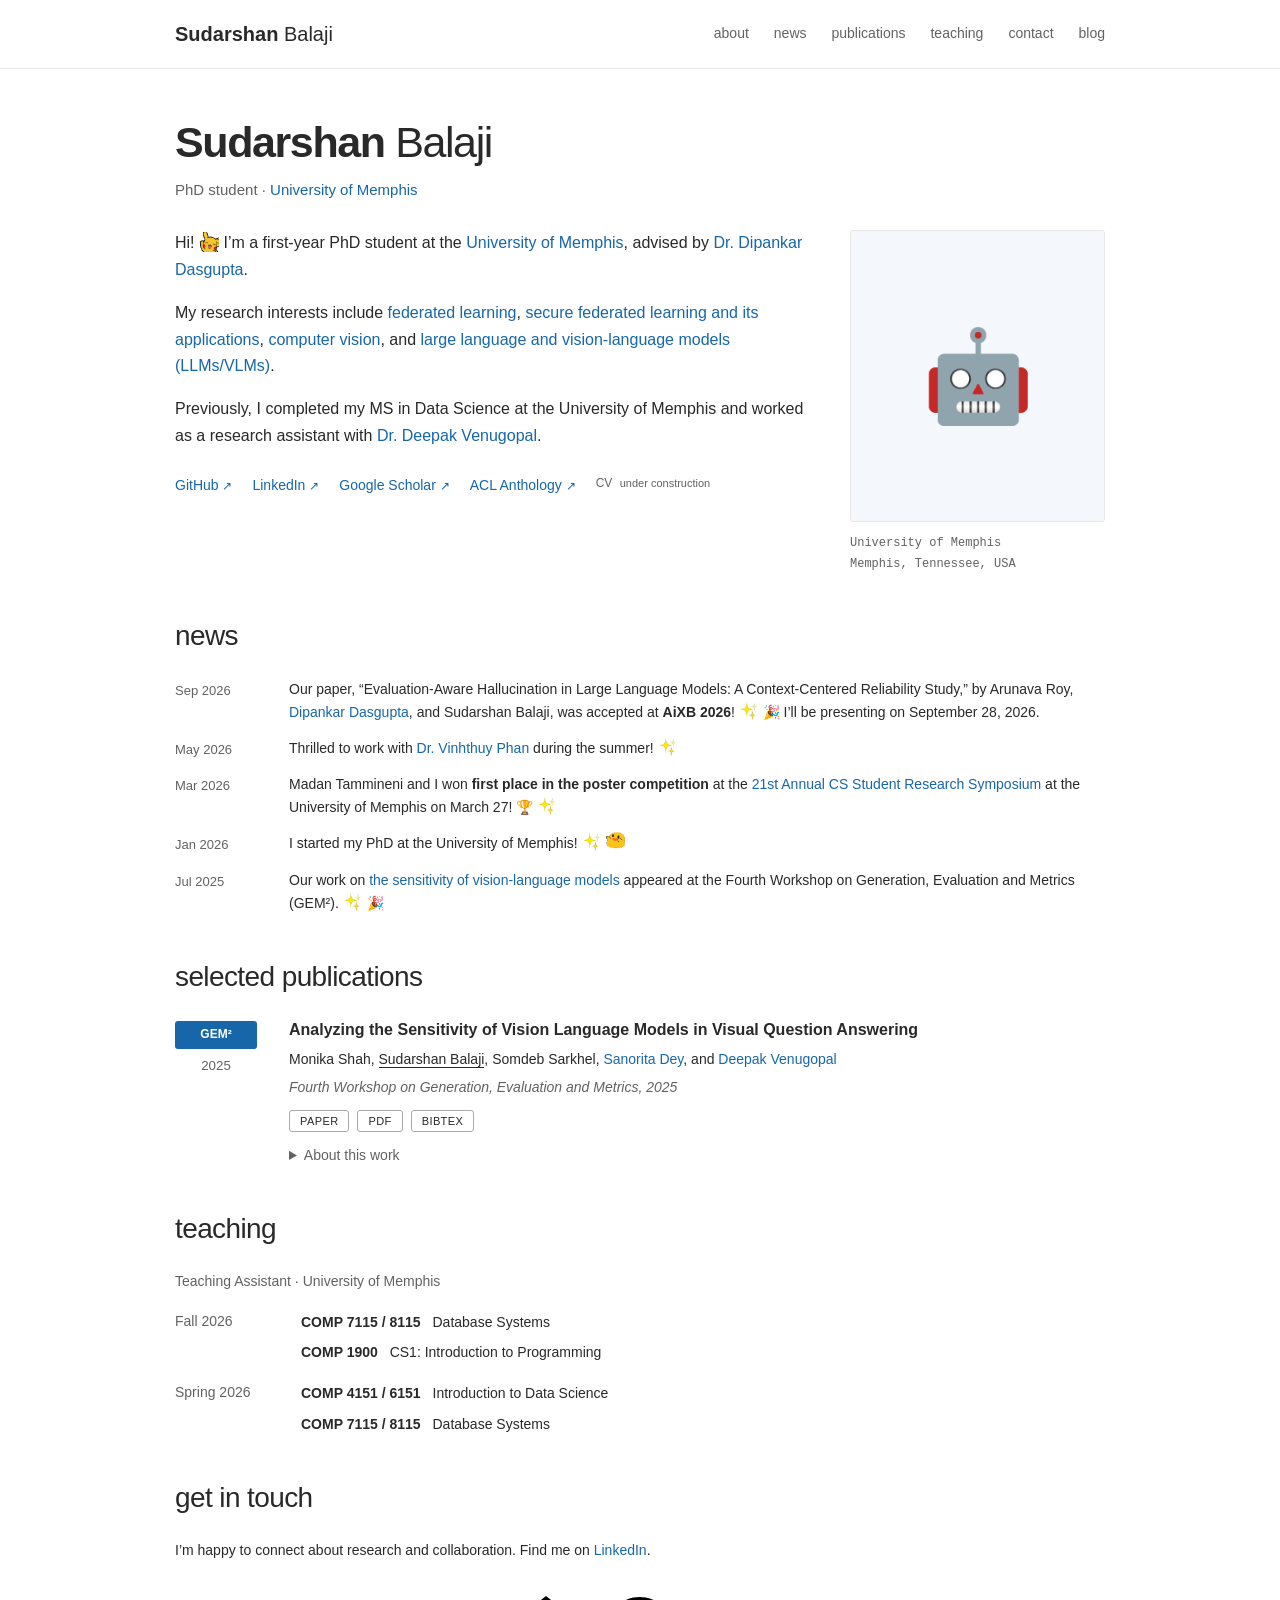
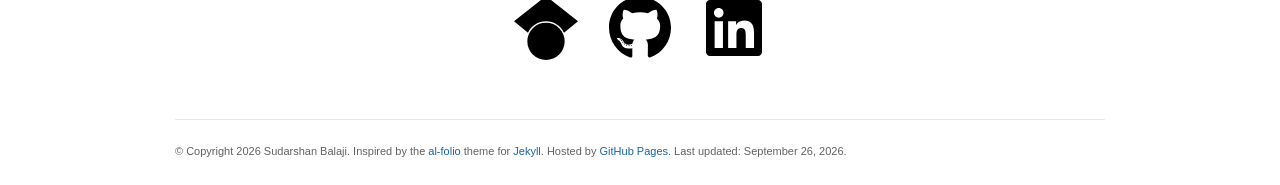
==== index.html @ 4d7cbde4 "Add theme attribution hosting credit and update date to footers" ====
<!doctype html>
<html lang="en">
<head>
  <meta charset="utf-8">
  <meta name="viewport" content="width=device-width, initial-scale=1">
  <title>Sudarshan Balaji | University of Memphis</title>
  <meta name="description" content="Sudarshan Balaji, first-year PhD student at the University of Memphis. Research in federated learning, secure federated learning, computer vision, and language models.">
  <meta name="theme-color" content="#ffffff">
  <meta property="og:title" content="Sudarshan Balaji">
  <meta property="og:description" content="PhD student at the University of Memphis. Federated learning, secure FL, computer vision, and LLMs/VLMs.">
  <meta property="og:type" content="website">
  <meta property="og:url" content="https://syudu41.github.io/home/">
  <link rel="canonical" href="https://syudu41.github.io/home/">
  <link rel="stylesheet" href="assets/style.css">
</head>
<body>
  <a class="skip-link" href="#main">Skip to content</a>
  <header class="site-header">
    <nav aria-label="Main navigation" class="container navigation">
      <a class="wordmark" href="#about"><strong>Sudarshan</strong> Balaji</a>
      <div class="nav-links"><a href="#about">about</a><a href="#news">news</a><a href="publications/">publications</a><a href="#teaching">teaching</a><a href="#contact">contact</a><a href="blog/index.html">blog</a></div>
    </nav>
  </header>
  <main id="main" class="container">
    <section id="about" aria-labelledby="name">
      <h1 id="name"><strong>Sudarshan</strong> Balaji</h1>
      <p class="affiliation">PhD student · <a href="https://www.memphis.edu/">University of Memphis</a></p>
      <div class="intro">
        <div class="biography">
          <p>Hi! <img class="emote emote-animated" src="assets/emotes/pikachu-wave.gif" width="20" height="20" alt="" aria-hidden="true"> I’m a first-year PhD student at the <a href="https://www.memphis.edu/">University of Memphis</a>, advised by <a href="https://www.memphis.edu/cs/people/faculty_pages/dipankar-dasgupta.php">Dr. Dipankar Dasgupta</a>.</p>
          <p>My research interests include <span class="interest">federated learning</span>, <span class="interest">secure federated learning and its applications</span>, <span class="interest">computer vision</span>, and <span class="interest">large language and vision-language models (LLMs/VLMs)</span>.</p>
          <p>Previously, I completed my MS in Data Science at the University of Memphis and worked as a research assistant with <a href="https://www.memphis.edu/cs/people/faculty_pages/deepak-venugopal.php">Dr. Deepak Venugopal</a>.</p>
          <!-- <p>My research has explored how vision-language models respond to changes in the questions we ask them, alongside projects in educational data visualization and clinical NLP.</p> -->
          <div class="social-links" aria-label="Profile links">
            <a href="https://github.com/Syudu41">GitHub <span aria-hidden="true">↗</span></a>
            <a href="https://www.linkedin.com/in/sudarshan-balaji/">LinkedIn <span aria-hidden="true">↗</span></a>
            <a href="https://scholar.google.com/citations?user=9hGxCd0AAAAJ&amp;hl=en">Google Scholar <span aria-hidden="true">↗</span></a>
            <a href="https://aclanthology.org/people/sudarshan-balaji/">ACL Anthology <span aria-hidden="true">↗</span></a>
            <span class="cv-status">CV <small>under construction</small></span>
          </div>
        </div>
        <figure class="profile">
          <div class="profile-placeholder" role="img" aria-label="Friendly robot avatar placeholder"><span aria-hidden="true">🤖</span></div>
          <figcaption>University of Memphis<br>Memphis, Tennessee, USA</figcaption>
        </figure>
      </div>
    </section>
    <section id="news" aria-labelledby="news-heading">
      <h2 id="news-heading">news</h2>
      <div class="news-row"><time class="news-date" datetime="2026-09">Sep 2026</time><p>Our paper, “Evaluation-Aware Hallucination in Large Language Models: A Context-Centered Reliability Study,” by Arunava Roy, <a href="https://www.memphis.edu/cs/people/faculty_pages/dipankar-dasgupta.php">Dipankar Dasgupta</a>, and Sudarshan Balaji, was accepted at <strong>AiXB 2026</strong>! <img class="emote" src="assets/emotes/sparkles.png" width="20" height="20" alt="" aria-hidden="true"> <span aria-hidden="true">🎉</span> I’ll be presenting on <time datetime="2026-09-28">September 28, 2026</time>.</p></div>
      <div class="news-row"><time class="news-date" datetime="2026-05">May 2026</time><p>Thrilled to work with <a href="https://www.memphis.edu/cs/people/faculty_pages/vinhthuy-phan.php">Dr. Vinhthuy Phan</a> during the summer! <img class="emote" src="assets/emotes/sparkles.png" width="20" height="20" alt="" aria-hidden="true"></p></div>
      <div class="news-row"><time class="news-date" datetime="2026-03-27">Mar 2026</time><p>Madan Tammineni and I won <strong>first place in the poster competition</strong> at the <a href="https://www.memphis.edu/cs/news_and_events/news/2026_research_symposium.php">21st Annual CS Student Research Symposium</a> at the University of Memphis on March 27! <span aria-hidden="true">🏆</span> <img class="emote" src="assets/emotes/sparkles.png" width="20" height="20" alt="" aria-hidden="true"></p></div>
      <div class="news-row"><time class="news-date" datetime="2026-01">Jan 2026</time><p>I started my PhD at the University of Memphis! <img class="emote" src="assets/emotes/sparkles.png" width="20" height="20" alt="" aria-hidden="true"> <img class="emote emote-animated" src="assets/emotes/blob-excited.gif" width="20" height="20" alt="" aria-hidden="true"></p></div>
      <div class="news-row"><time class="news-date" datetime="2025-07">Jul 2025</time><p>Our work on <a href="https://aclanthology.org/2025.gem-1.36/">the sensitivity of vision-language models</a> appeared at the Fourth Workshop on Generation, Evaluation and Metrics (GEM²). <img class="emote" src="assets/emotes/sparkles.png" width="20" height="20" alt="" aria-hidden="true"> <span aria-hidden="true">🎉</span></p></div>
    </section>
    <section id="publications" aria-labelledby="publications-heading">
      <h2 id="publications-heading">selected publications</h2>
      <article class="publication">
        <div class="venue"><span>GEM²</span><small>2025</small></div>
        <div>
          <h3><a href="https://aclanthology.org/2025.gem-1.36/">Analyzing the Sensitivity of Vision Language Models in Visual Question Answering</a></h3>
          <p class="authors">Monika Shah, <strong>Sudarshan Balaji</strong>, Somdeb Sarkhel, <a href="https://www.csee.umbc.edu/people/tenure-track-faculty/sanorita-dey/">Sanorita Dey</a>, and <a class="advisor" href="https://www.memphis.edu/cs/people/faculty_pages/deepak-venugopal.php">Deepak Venugopal</a></p>
          <p class="publication-venue">Fourth Workshop on Generation, Evaluation and Metrics, 2025</p>
          <div class="paper-links"><a href="https://aclanthology.org/2025.gem-1.36/">Paper</a><a href="https://aclanthology.org/2025.gem-1.36.pdf">PDF</a><a href="https://aclanthology.org/2025.gem-1.36.bib">BibTeX</a></div>
          <details><summary>About this work</summary><p>We study how changes in question wording affect vision-language models in visual question answering, using conversational principles to examine their sensitivity.</p></details>
        </div>
      </article>
    </section>
    <section id="teaching" aria-labelledby="teaching-heading">
      <h2 id="teaching-heading">teaching</h2>
      <p class="teaching-intro">Teaching Assistant · University of Memphis</p>
      <div class="teaching-term">
        <h3>Fall 2026</h3>
        <ul>
          <li><span class="course-code">COMP 7115 / 8115</span> Database Systems</li>
          <li><span class="course-code">COMP 1900</span> CS1: Introduction to Programming</li>
        </ul>
      </div>
      <div class="teaching-term">
        <h3>Spring 2026</h3>
        <ul>
          <li><span class="course-code">COMP 4151 / 6151</span> Introduction to Data Science</li>
          <li><span class="course-code">COMP 7115 / 8115</span> Database Systems</li>
        </ul>
      </div>
    </section>
    <section id="contact" aria-labelledby="contact-heading">
      <h2 id="contact-heading">get in touch</h2>
      <p>I’m happy to connect about research and collaboration. Find me on <a href="https://www.linkedin.com/in/sudarshan-balaji/">LinkedIn</a>.</p>
      <div class="contact-icons" aria-label="Social profiles">
        <a href="https://scholar.google.com/citations?user=9hGxCd0AAAAJ&amp;hl=en" aria-label="Google Scholar" title="Google Scholar"><img src="assets/icons/google-scholar.svg" width="64" height="64" alt=""></a>
        <a href="https://github.com/Syudu41" aria-label="GitHub" title="GitHub"><img src="assets/icons/github.svg" width="64" height="64" alt=""></a>
        <a href="https://www.linkedin.com/in/sudarshan-balaji/" aria-label="LinkedIn" title="LinkedIn"><img src="assets/icons/linkedin.svg" width="64" height="64" alt=""></a>
      </div>
    </section>
  </main>
  <footer class="container">© Copyright 2026 Sudarshan Balaji. Inspired by the <a href="https://github.com/alshedivat/al-folio">al-folio</a> theme for <a href="https://jekyllrb.com/">Jekyll</a>. Hosted by <a href="https://pages.github.com/">GitHub Pages</a>. Last updated: <time datetime="2026-09-26">September 26, 2026</time>.</footer>
</body>
</html>
---- assets/style.css ----
:root { color-scheme: light; --ink: #292929; --muted: #626262; --accent: #1766aa; --line: #e8e8e8; }
* { box-sizing: border-box; }
html { scroll-behavior: smooth; scroll-padding-top: 90px; }
body { margin: 0; background: #fff; color: var(--ink); font-family: Arial, Helvetica, sans-serif; font-size: 16px; line-height: 1.65; -webkit-font-smoothing: antialiased; }
a { color: var(--accent); text-decoration: none; text-underline-offset: 3px; }
a:hover { text-decoration: underline; }
a:focus-visible, summary:focus-visible { outline: 2px solid var(--accent); outline-offset: 5px; }
.container { width: min(930px, calc(100% - 48px)); margin-inline: auto; }
.site-header { border-bottom: 1px solid var(--line); background: #fff; }
.navigation { min-height: 68px; display: flex; align-items: center; justify-content: space-between; gap: 25px; }
.wordmark { color: var(--ink); font-size: 20px; font-weight: 300; white-space: nowrap; }
.wordmark strong { font-weight: 600; }
.nav-links { display: flex; flex-wrap: wrap; gap: 25px; font-size: 14px; }
.nav-links a { color: var(--muted); }
.nav-links a:hover { color: var(--accent); }
main { padding-top: 48px; }
h1 { font-size: clamp(35px, 5vw, 43px); font-weight: 300; line-height: 1.2; letter-spacing: -1.4px; margin: 0 0 9px; }
h1 strong { font-weight: 600; }
.affiliation { margin: 0 0 28px; color: var(--muted); font-size: 15px; }
.intro { display: grid; grid-template-columns: minmax(0, 1fr) 255px; gap: 38px; align-items: start; }
p { margin: 0 0 17px; }
.profile { margin: 0; }
.profile-placeholder { width: 100%; height: 292px; display: grid; place-items: center; background: #f4f8fc; border: 1px solid var(--line); border-radius: 3px; font-size: 90px; }
.profile figcaption { font-family: monospace; font-size: 12px; line-height: 1.7; padding-top: 11px; color: var(--muted); }
.interest { color: var(--accent); }
.social-links { display: flex; gap: 20px; flex-wrap: wrap; font-size: 14px; margin-top: 25px; }
.social-links span { font-size: 12px; }
section + section { margin-top: 44px; }
h2 { font-size: 28px; font-weight: 400; letter-spacing: -.6px; line-height: 1.3; margin: 0 0 23px; }
.news-row { display: grid; grid-template-columns: 95px 1fr; gap: 19px; margin-bottom: 13px; font-size: 14px; }
.news-row p { margin: 0; }
.news-date { font-size: 13px; color: var(--muted); padding-top: 2px; }
.publication { display: grid; grid-template-columns: 95px 1fr; gap: 19px; }
.venue { padding-top: 3px; }
.venue span { display: block; width: 82px; background: var(--accent); color: white; text-align: center; font-size: 12px; font-weight: 600; padding: 4px 8px; border-radius: 3px; }
.venue small { display: block; text-align: center; width: 82px; margin-top: 6px; color: var(--muted); }
h3 { margin: 0 0 6px; font-size: 16px; line-height: 1.5; font-weight: 600; }
h3 a { color: var(--ink); }
.authors { font-size: 14px; margin-bottom: 5px; }
.authors strong { font-weight: 500; border-bottom: 1px solid var(--ink); }
.publication-venue { font-size: 14px; font-style: italic; color: var(--muted); margin-bottom: 10px; }
.paper-links { display: flex; gap: 8px; }
.paper-links a { border: 1px solid #aaa; color: var(--ink); border-radius: 3px; padding: 1px 10px; font-size: 11px; text-transform: uppercase; letter-spacing: .4px; }
.paper-links a:hover { background: var(--accent); border-color: var(--accent); color: white; text-decoration: none; }
details { margin-top: 12px; font-size: 14px; }
summary { cursor: pointer; color: var(--muted); width: fit-content; }
details p { margin: 10px 0 0; }
#contact p { font-size: 14px; }
footer { margin-top: 55px !important; padding: 22px 0 25px; border-top: 1px solid var(--line); font-size: 11px; color: var(--muted); }
.skip-link { position: absolute; top: -100px; left: 15px; background: white; padding: 8px; z-index: 5; }
.skip-link:focus { top: 10px; }
@media (max-width: 650px) { .container { width: calc(100% - 36px); } .navigation { flex-direction: column; align-items: flex-start; gap: 10px; padding-block: 16px; } .nav-links { gap: 21px; } main { padding-top: 32px; } .intro { grid-template-columns: 1fr; gap: 25px; } .profile { grid-row: 1; display: flex; gap: 18px; align-items: center; } .profile-placeholder { width: 125px; height: 145px; flex-shrink: 0; font-size: 60px; } .profile figcaption { padding: 0; } .social-links { gap: 17px; } .news-row, .publication { grid-template-columns: 65px 1fr; gap: 14px; } .venue span, .venue small { width: 62px; } section + section { margin-top: 35px; } h2 { font-size: 26px; } }
@media (prefers-reduced-motion: reduce) { html { scroll-behavior: auto; } }

.cv-status { color: var(--muted); } .cv-status small { font-size: 11px; margin-left: 4px; }

/* Small inline emotes, matching the reference homepage. */
.emote { display: inline-block; width: 20px; height: 20px; object-fit: contain; vertical-align: -4px; }
@media (prefers-reduced-motion: reduce) { .emote-animated { display: none; } }

.nav-links a[aria-current="page"] { color: var(--accent); font-weight: 600; }
.blog-main { min-height: 55vh; }
.construction { border-top: 1px solid var(--line); padding-top: 32px; margin-top: 36px; }
.construction h2 { font-size: 24px; margin-bottom: 16px; }
.construction p { color: var(--muted); }

.teaching-intro { color: var(--muted); font-size: 14px; }
.teaching-term { display: grid; grid-template-columns: 110px minmax(0, 1fr); gap: 16px; margin-top: 18px; }
.teaching-term h3 { font-size: 14px; font-weight: 400; color: var(--muted); }
.teaching-term ul { list-style: none; margin: 0; padding: 0; font-size: 14px; }
.teaching-term li + li { margin-top: 7px; }
.course-code { font-weight: 600; margin-right: 8px; }
@media (max-width: 650px) { .navigation { flex-direction: column; align-items: flex-start; } .teaching-term { grid-template-columns: 1fr; gap: 4px; } }

/* Keep author names in normal text, with linked faculty in the blue accent. */
.authors a, .authors a.advisor { color: var(--accent); font-weight: 400; }

.contact-icons { display: flex; justify-content: center; align-items: center; gap: 22px; margin-top: 30px; }
.contact-icons a { display: inline-flex; padding: 4px; border-radius: 4px; }
.contact-icons img { display: block; width: 64px; height: 64px; }
.contact-icons a:hover { opacity: .7; }
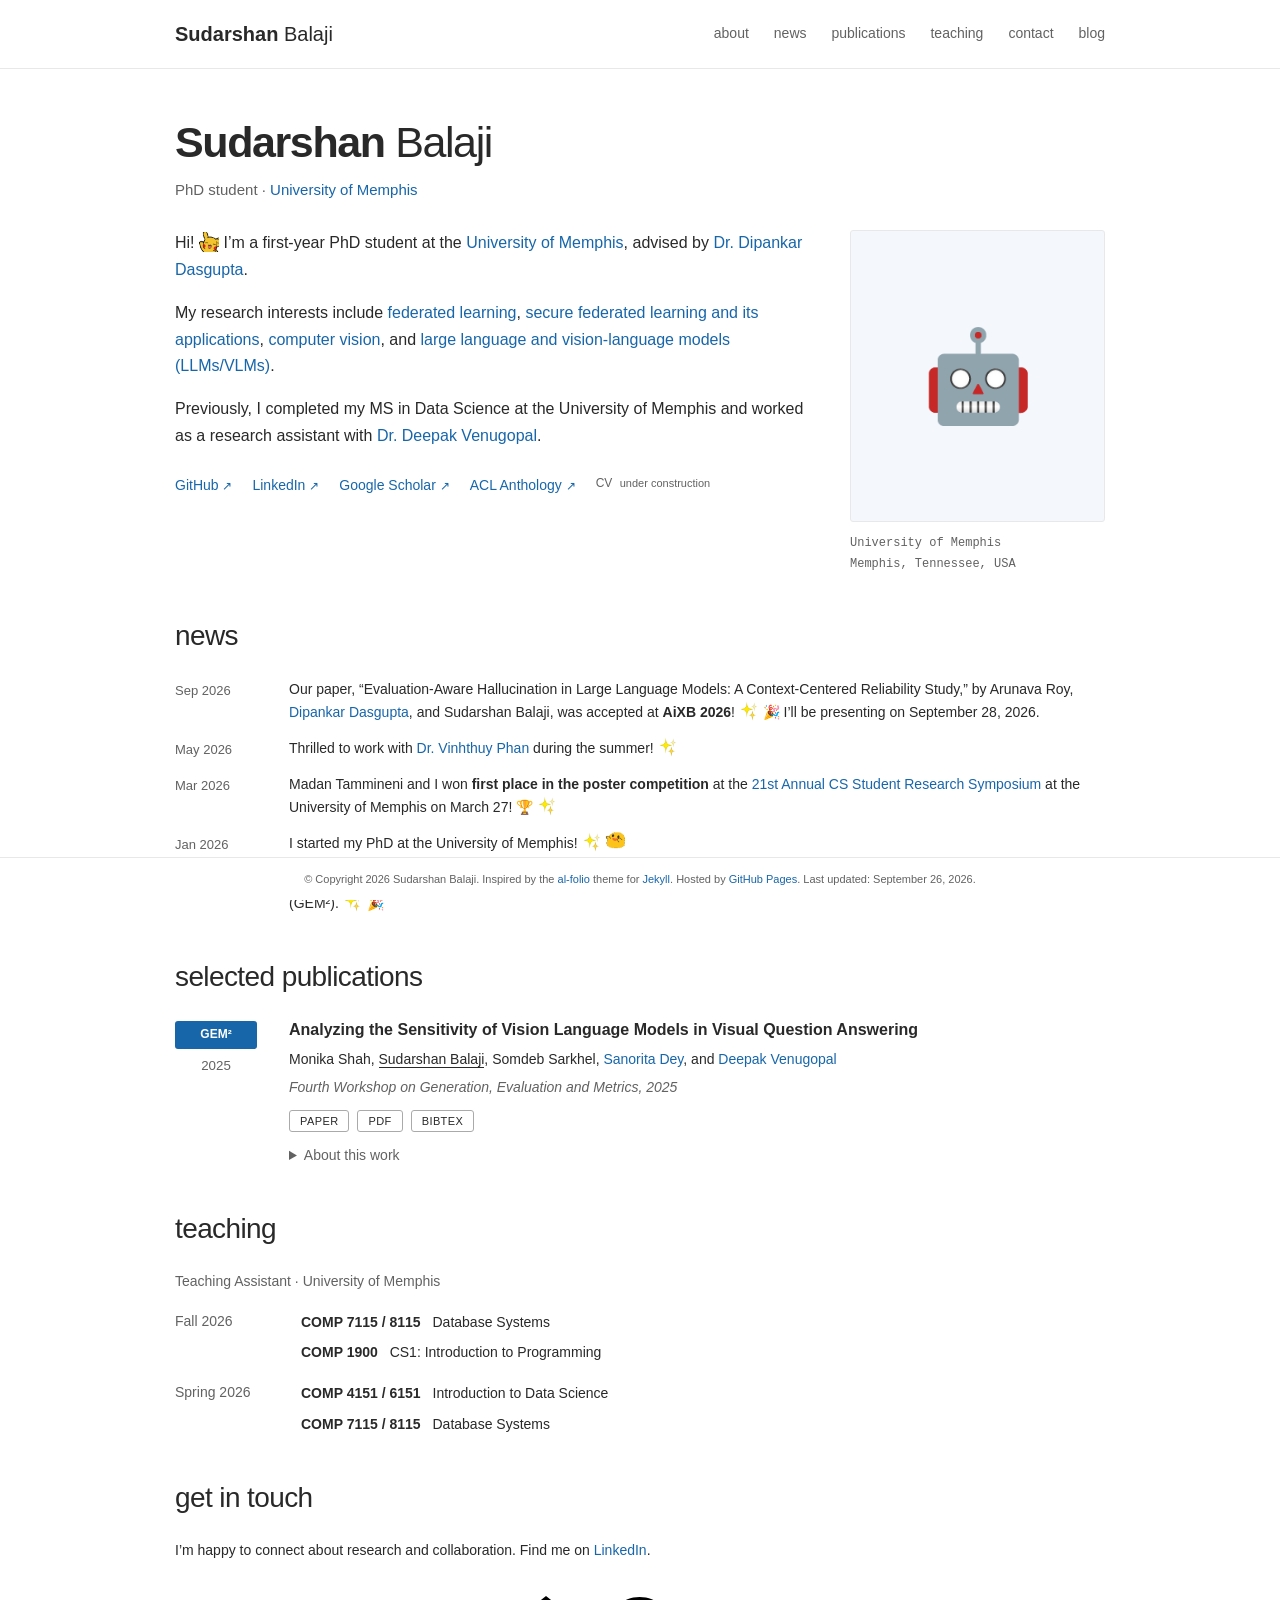
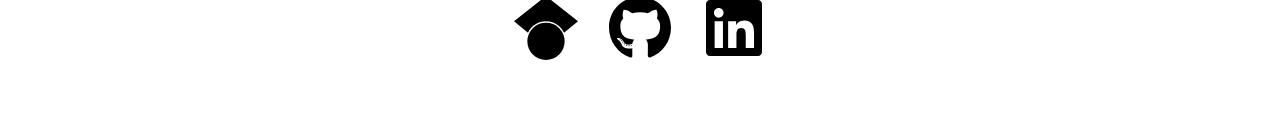
==== commit 9e828f60: "Keep footer visible while scrolling without covering content" ====
--- a/index.html
+++ b/index.html
@@ -95,5 +95,6 @@
     </section>
   </main>
   <footer class="container">© Copyright 2026 Sudarshan Balaji. Inspired by the <a href="https://github.com/alshedivat/al-folio">al-folio</a> theme for <a href="https://jekyllrb.com/">Jekyll</a>. Hosted by <a href="https://pages.github.com/">GitHub Pages</a>. Last updated: <time datetime="2026-09-26">September 26, 2026</time>.</footer>
+  <script src="assets/footer.js"></script>
 </body>
 </html>
--- a/assets/style.css
+++ b/assets/style.css
@@ -46,7 +46,9 @@
 summary { cursor: pointer; color: var(--muted); width: fit-content; }
 details p { margin: 10px 0 0; }
 #contact p { font-size: 14px; }
-footer { margin-top: 55px !important; padding: 22px 0 25px; border-top: 1px solid var(--line); font-size: 11px; color: var(--muted); }
+body { padding-bottom: calc(var(--footer-height, 140px) + 24px); }
+footer.container { position: fixed; bottom: 0; left: 0; z-index: 10; width: 100%; margin: 0; padding: 12px max(18px, calc((100% - 930px) / 2)); border-top: 1px solid var(--line); background: #fff; font-size: 11px; line-height: 1.65; color: var(--muted); text-align: center; }
+html { scroll-padding-bottom: calc(var(--footer-height, 140px) + 24px); }
 .skip-link { position: absolute; top: -100px; left: 15px; background: white; padding: 8px; z-index: 5; }
 .skip-link:focus { top: 10px; }
 @media (max-width: 650px) { .container { width: calc(100% - 36px); } .navigation { flex-direction: column; align-items: flex-start; gap: 10px; padding-block: 16px; } .nav-links { gap: 21px; } main { padding-top: 32px; } .intro { grid-template-columns: 1fr; gap: 25px; } .profile { grid-row: 1; display: flex; gap: 18px; align-items: center; } .profile-placeholder { width: 125px; height: 145px; flex-shrink: 0; font-size: 60px; } .profile figcaption { padding: 0; } .social-links { gap: 17px; } .news-row, .publication { grid-template-columns: 65px 1fr; gap: 14px; } .venue span, .venue small { width: 62px; } section + section { margin-top: 35px; } h2 { font-size: 26px; } }
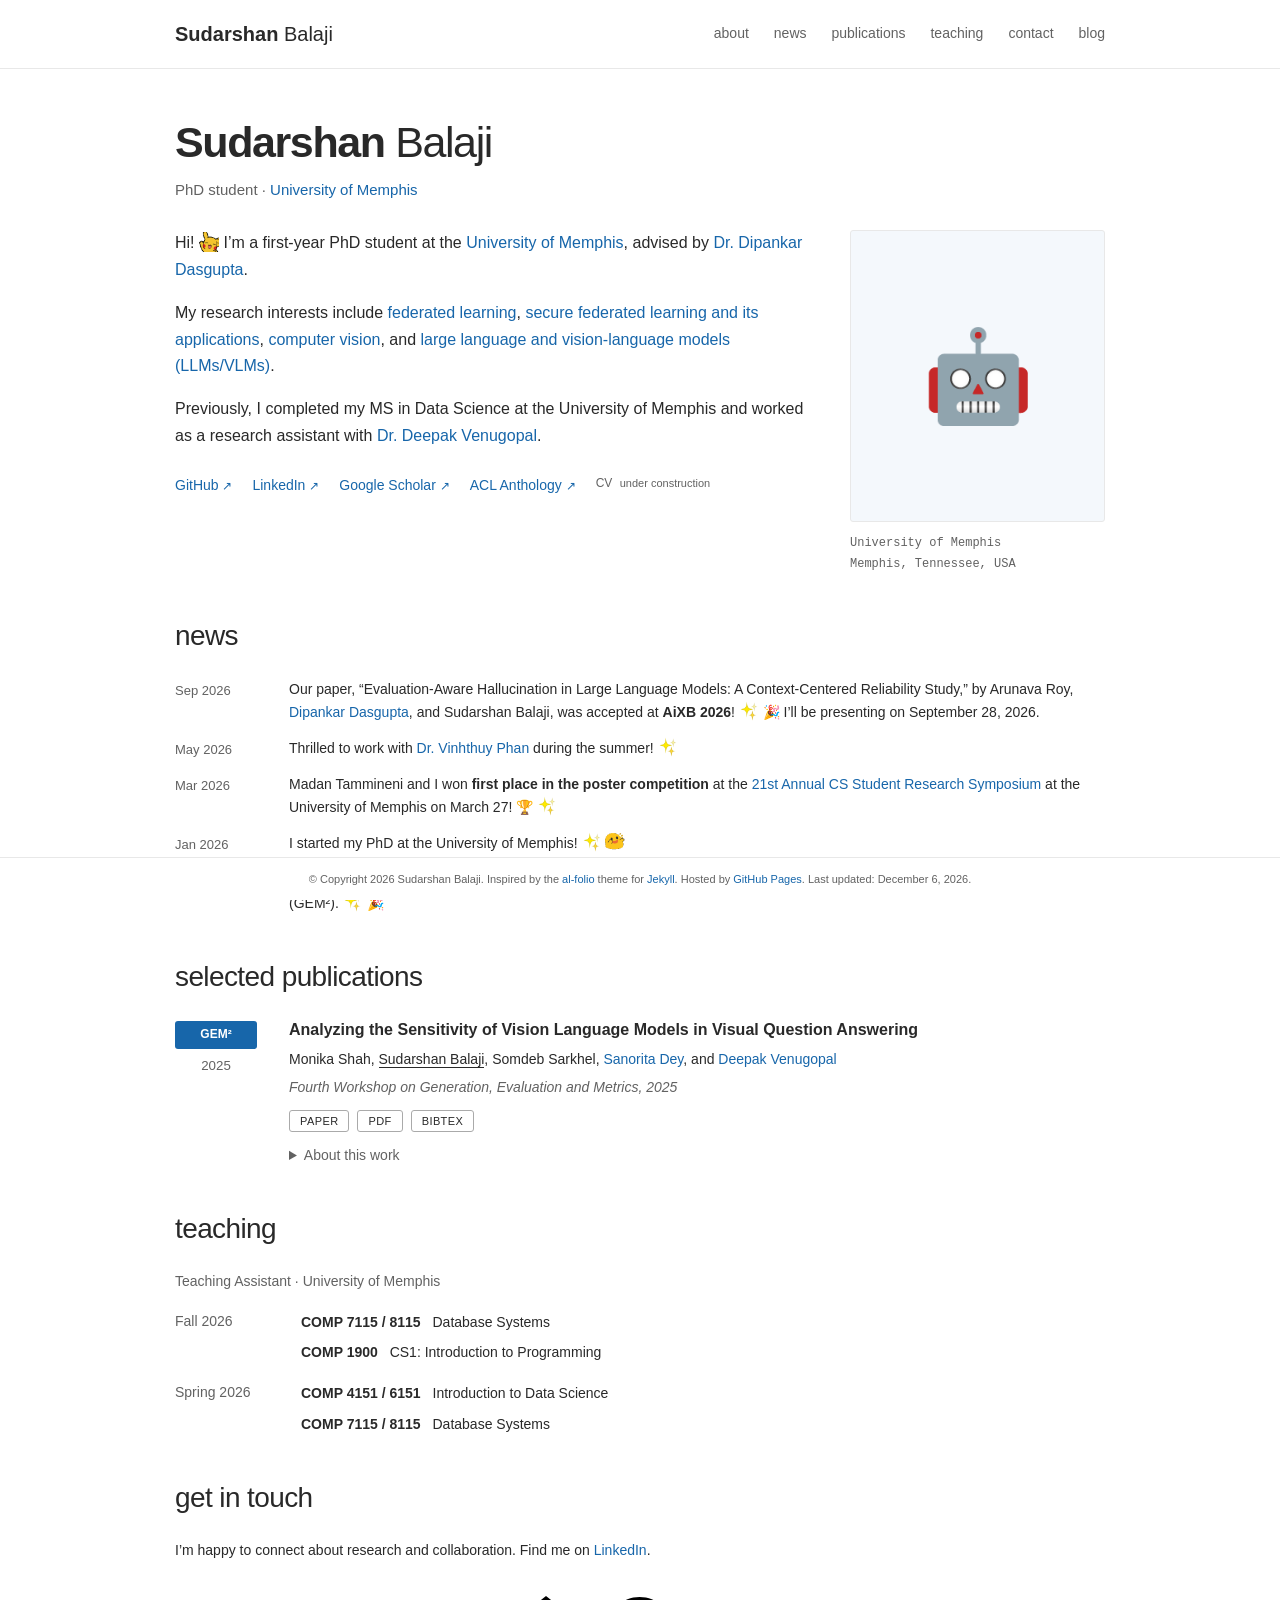
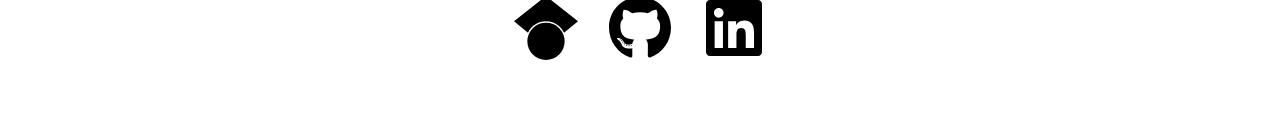
==== commit 134a6d4a: "Automatically display deployment date in footers" ====
--- a/index.html
+++ b/index.html
@@ -94,7 +94,7 @@
       </div>
     </section>
   </main>
-  <footer class="container">© Copyright 2026 Sudarshan Balaji. Inspired by the <a href="https://github.com/alshedivat/al-folio">al-folio</a> theme for <a href="https://jekyllrb.com/">Jekyll</a>. Hosted by <a href="https://pages.github.com/">GitHub Pages</a>. Last updated: <time datetime="2026-09-26">September 26, 2026</time>.</footer>
+  <footer class="container">© Copyright 2026 Sudarshan Balaji. Inspired by the <a href="https://github.com/alshedivat/al-folio">al-folio</a> theme for <a href="https://jekyllrb.com/">Jekyll</a>. Hosted by <a href="https://pages.github.com/">GitHub Pages</a>. Last updated: <time data-last-updated>unavailable</time>.</footer>
   <script src="assets/footer.js"></script>
 </body>
 </html>
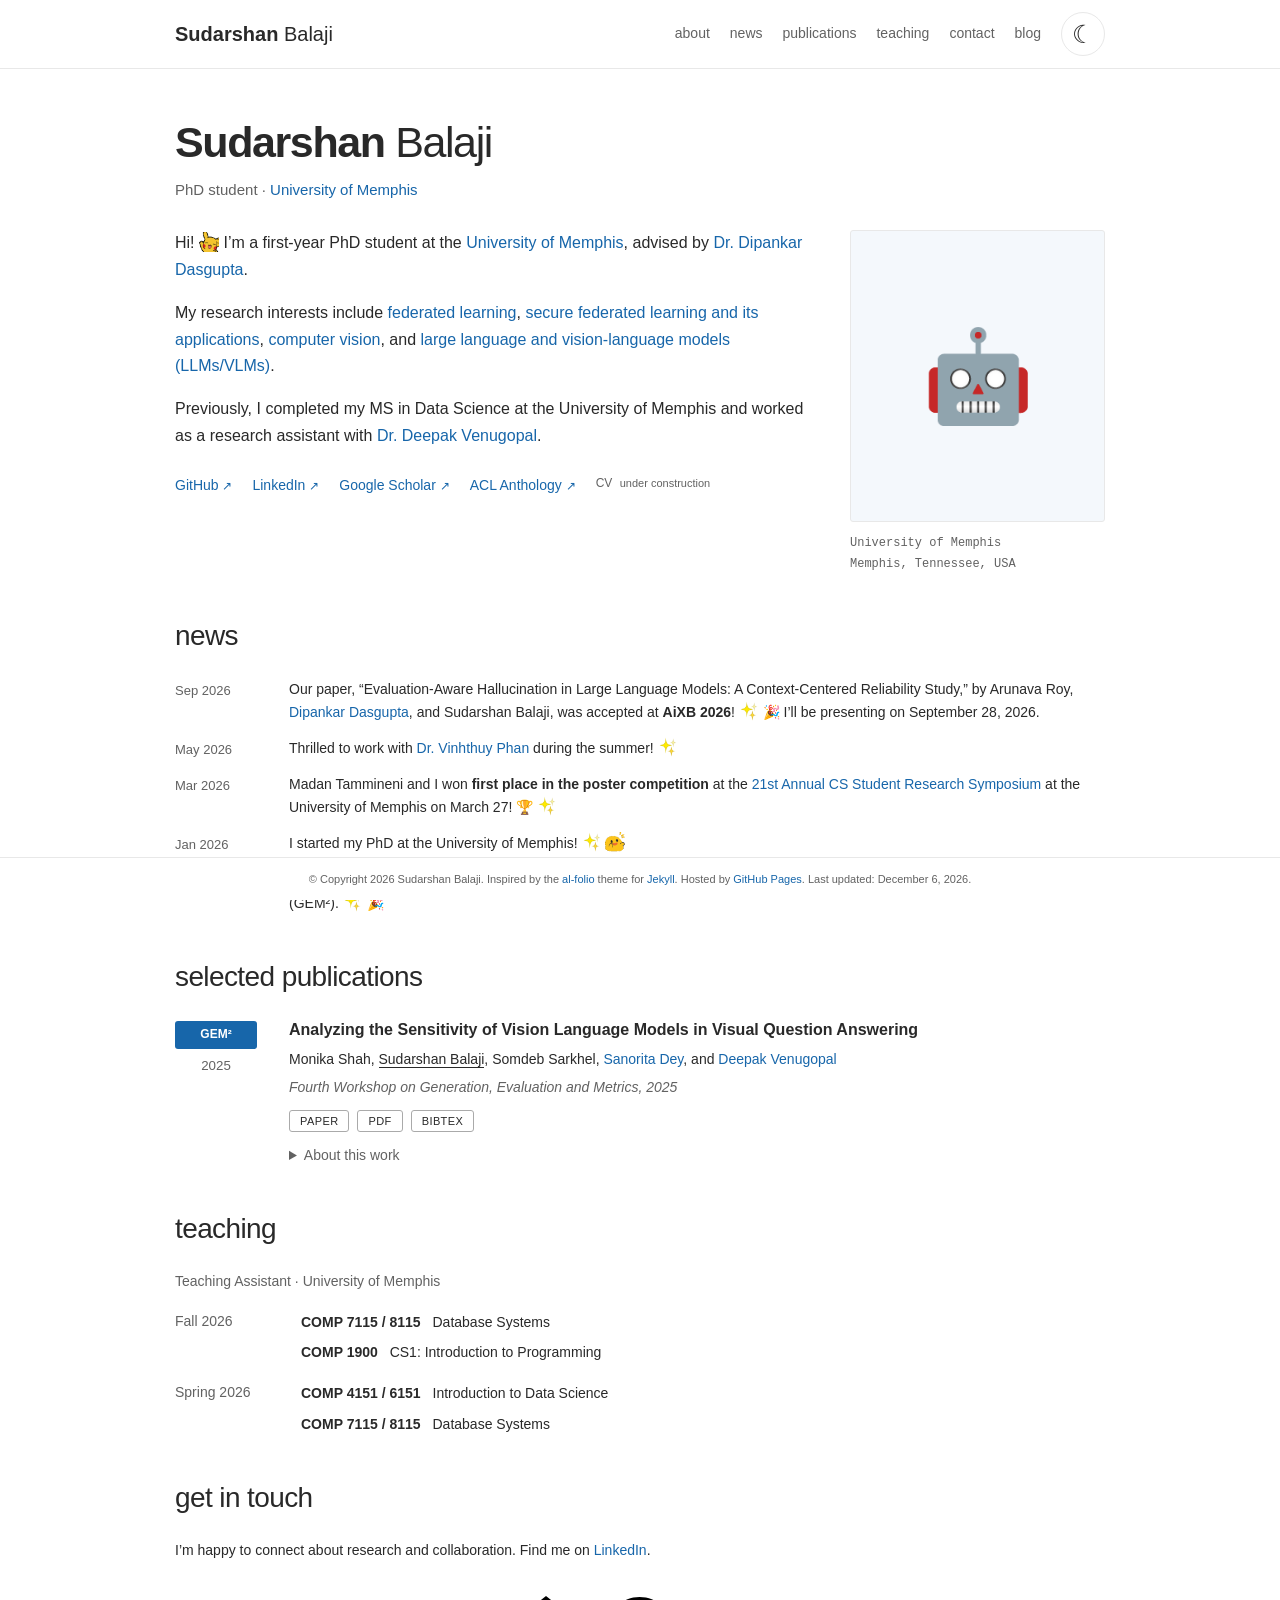
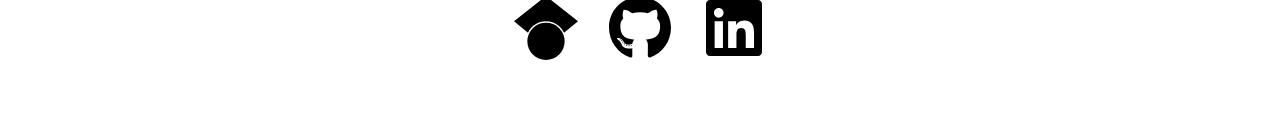
==== commit a797df6e: "Add persistent light and dark themes across the site" ====
--- a/index.html
+++ b/index.html
@@ -11,6 +11,7 @@
   <meta property="og:type" content="website">
   <meta property="og:url" content="https://syudu41.github.io/home/">
   <link rel="canonical" href="https://syudu41.github.io/home/">
+  <script src="assets/theme.js"></script>
   <link rel="stylesheet" href="assets/style.css">
 </head>
 <body>
@@ -18,7 +19,7 @@
   <header class="site-header">
     <nav aria-label="Main navigation" class="container navigation">
       <a class="wordmark" href="#about"><strong>Sudarshan</strong> Balaji</a>
-      <div class="nav-links"><a href="#about">about</a><a href="#news">news</a><a href="publications/">publications</a><a href="#teaching">teaching</a><a href="#contact">contact</a><a href="blog/index.html">blog</a></div>
+      <div class="nav-links"><a href="#about">about</a><a href="#news">news</a><a href="publications/">publications</a><a href="#teaching">teaching</a><a href="#contact">contact</a><a href="blog/index.html">blog</a><button class="theme-toggle" data-theme-toggle type="button" aria-label="Dark mode" aria-pressed="false" hidden><span data-theme-icon aria-hidden="true">☾</span></button></div>
     </nav>
   </header>
   <main id="main" class="container">
--- a/assets/style.css
+++ b/assets/style.css
@@ -1,16 +1,16 @@
-:root { color-scheme: light; --ink: #292929; --muted: #626262; --accent: #1766aa; --line: #e8e8e8; }
+:root { color-scheme: light; --ink: #292929; --muted: #626262; --accent: #1766aa; --line: #e8e8e8; --surface: #ffffff; --panel: #f4f8fc; --on-accent: #ffffff; --icon-filter: none; }
 * { box-sizing: border-box; }
 html { scroll-behavior: smooth; scroll-padding-top: 90px; }
-body { margin: 0; background: #fff; color: var(--ink); font-family: Arial, Helvetica, sans-serif; font-size: 16px; line-height: 1.65; -webkit-font-smoothing: antialiased; }
+body { margin: 0; background: var(--surface); color: var(--ink); font-family: Arial, Helvetica, sans-serif; font-size: 16px; line-height: 1.65; -webkit-font-smoothing: antialiased; }
 a { color: var(--accent); text-decoration: none; text-underline-offset: 3px; }
 a:hover { text-decoration: underline; }
-a:focus-visible, summary:focus-visible { outline: 2px solid var(--accent); outline-offset: 5px; }
+a:focus-visible, summary:focus-visible, button:focus-visible { outline: 2px solid var(--accent); outline-offset: 5px; }
 .container { width: min(930px, calc(100% - 48px)); margin-inline: auto; }
-.site-header { border-bottom: 1px solid var(--line); background: #fff; }
+.site-header { border-bottom: 1px solid var(--line); background: var(--surface); }
 .navigation { min-height: 68px; display: flex; align-items: center; justify-content: space-between; gap: 25px; }
 .wordmark { color: var(--ink); font-size: 20px; font-weight: 300; white-space: nowrap; }
 .wordmark strong { font-weight: 600; }
-.nav-links { display: flex; flex-wrap: wrap; gap: 25px; font-size: 14px; }
+.nav-links { display: flex; flex-wrap: wrap; gap: 20px; align-items: center; font-size: 14px; }
 .nav-links a { color: var(--muted); }
 .nav-links a:hover { color: var(--accent); }
 main { padding-top: 48px; }
@@ -20,7 +20,7 @@
 .intro { display: grid; grid-template-columns: minmax(0, 1fr) 255px; gap: 38px; align-items: start; }
 p { margin: 0 0 17px; }
 .profile { margin: 0; }
-.profile-placeholder { width: 100%; height: 292px; display: grid; place-items: center; background: #f4f8fc; border: 1px solid var(--line); border-radius: 3px; font-size: 90px; }
+.profile-placeholder { width: 100%; height: 292px; display: grid; place-items: center; background: var(--panel); border: 1px solid var(--line); border-radius: 3px; font-size: 90px; }
 .profile figcaption { font-family: monospace; font-size: 12px; line-height: 1.7; padding-top: 11px; color: var(--muted); }
 .interest { color: var(--accent); }
 .social-links { display: flex; gap: 20px; flex-wrap: wrap; font-size: 14px; margin-top: 25px; }
@@ -32,7 +32,7 @@
 .news-date { font-size: 13px; color: var(--muted); padding-top: 2px; }
 .publication { display: grid; grid-template-columns: 95px 1fr; gap: 19px; }
 .venue { padding-top: 3px; }
-.venue span { display: block; width: 82px; background: var(--accent); color: white; text-align: center; font-size: 12px; font-weight: 600; padding: 4px 8px; border-radius: 3px; }
+.venue span { display: block; width: 82px; background: var(--accent); color: var(--on-accent); text-align: center; font-size: 12px; font-weight: 600; padding: 4px 8px; border-radius: 3px; }
 .venue small { display: block; text-align: center; width: 82px; margin-top: 6px; color: var(--muted); }
 h3 { margin: 0 0 6px; font-size: 16px; line-height: 1.5; font-weight: 600; }
 h3 a { color: var(--ink); }
@@ -41,15 +41,15 @@
 .publication-venue { font-size: 14px; font-style: italic; color: var(--muted); margin-bottom: 10px; }
 .paper-links { display: flex; gap: 8px; }
 .paper-links a { border: 1px solid #aaa; color: var(--ink); border-radius: 3px; padding: 1px 10px; font-size: 11px; text-transform: uppercase; letter-spacing: .4px; }
-.paper-links a:hover { background: var(--accent); border-color: var(--accent); color: white; text-decoration: none; }
+.paper-links a:hover { background: var(--accent); border-color: var(--accent); color: var(--on-accent); text-decoration: none; }
 details { margin-top: 12px; font-size: 14px; }
 summary { cursor: pointer; color: var(--muted); width: fit-content; }
 details p { margin: 10px 0 0; }
 #contact p { font-size: 14px; }
 body { padding-bottom: calc(var(--footer-height, 140px) + 24px); }
-footer.container { position: fixed; bottom: 0; left: 0; z-index: 10; width: 100%; margin: 0; padding: 12px max(18px, calc((100% - 930px) / 2)); border-top: 1px solid var(--line); background: #fff; font-size: 11px; line-height: 1.65; color: var(--muted); text-align: center; }
+footer.container { position: fixed; bottom: 0; left: 0; z-index: 10; width: 100%; margin: 0; padding: 12px max(18px, calc((100% - 930px) / 2)); border-top: 1px solid var(--line); background: var(--surface); font-size: 11px; line-height: 1.65; color: var(--muted); text-align: center; }
 html { scroll-padding-bottom: calc(var(--footer-height, 140px) + 24px); }
-.skip-link { position: absolute; top: -100px; left: 15px; background: white; padding: 8px; z-index: 5; }
+.skip-link { position: absolute; top: -100px; left: 15px; background: var(--surface); padding: 8px; z-index: 5; }
 .skip-link:focus { top: 10px; }
 @media (max-width: 650px) { .container { width: calc(100% - 36px); } .navigation { flex-direction: column; align-items: flex-start; gap: 10px; padding-block: 16px; } .nav-links { gap: 21px; } main { padding-top: 32px; } .intro { grid-template-columns: 1fr; gap: 25px; } .profile { grid-row: 1; display: flex; gap: 18px; align-items: center; } .profile-placeholder { width: 125px; height: 145px; flex-shrink: 0; font-size: 60px; } .profile figcaption { padding: 0; } .social-links { gap: 17px; } .news-row, .publication { grid-template-columns: 65px 1fr; gap: 14px; } .venue span, .venue small { width: 62px; } section + section { margin-top: 35px; } h2 { font-size: 26px; } }
 @media (prefers-reduced-motion: reduce) { html { scroll-behavior: auto; } }
@@ -81,3 +81,13 @@
 .contact-icons a { display: inline-flex; padding: 4px; border-radius: 4px; }
 .contact-icons img { display: block; width: 64px; height: 64px; }
 .contact-icons a:hover { opacity: .7; }
+
+:root[data-theme="dark"] { color-scheme: dark; --ink: #e4e9ef; --muted: #adb9c6; --accent: #7abbf4; --line: #344150; --surface: #141a22; --panel: #1c2734; --on-accent: #102030; --icon-filter: invert(1); }
+@media (prefers-color-scheme: dark) {
+  :root:not([data-theme]) { color-scheme: dark; --ink: #e4e9ef; --muted: #adb9c6; --accent: #7abbf4; --line: #344150; --surface: #141a22; --panel: #1c2734; --on-accent: #102030; --icon-filter: invert(1); }
+}
+.contact-icons img { filter: var(--icon-filter); }
+.theme-toggle { display: inline-flex; align-items: center; justify-content: center; width: 44px; height: 44px; padding: 0; border: 1px solid var(--line); border-radius: 50%; background: var(--surface); color: var(--ink); cursor: pointer; flex-shrink: 0; }
+.theme-toggle[hidden] { display: none; }
+.theme-toggle:hover { color: var(--accent); background: var(--panel); }
+.theme-toggle span { font-size: 25px; line-height: 1; }
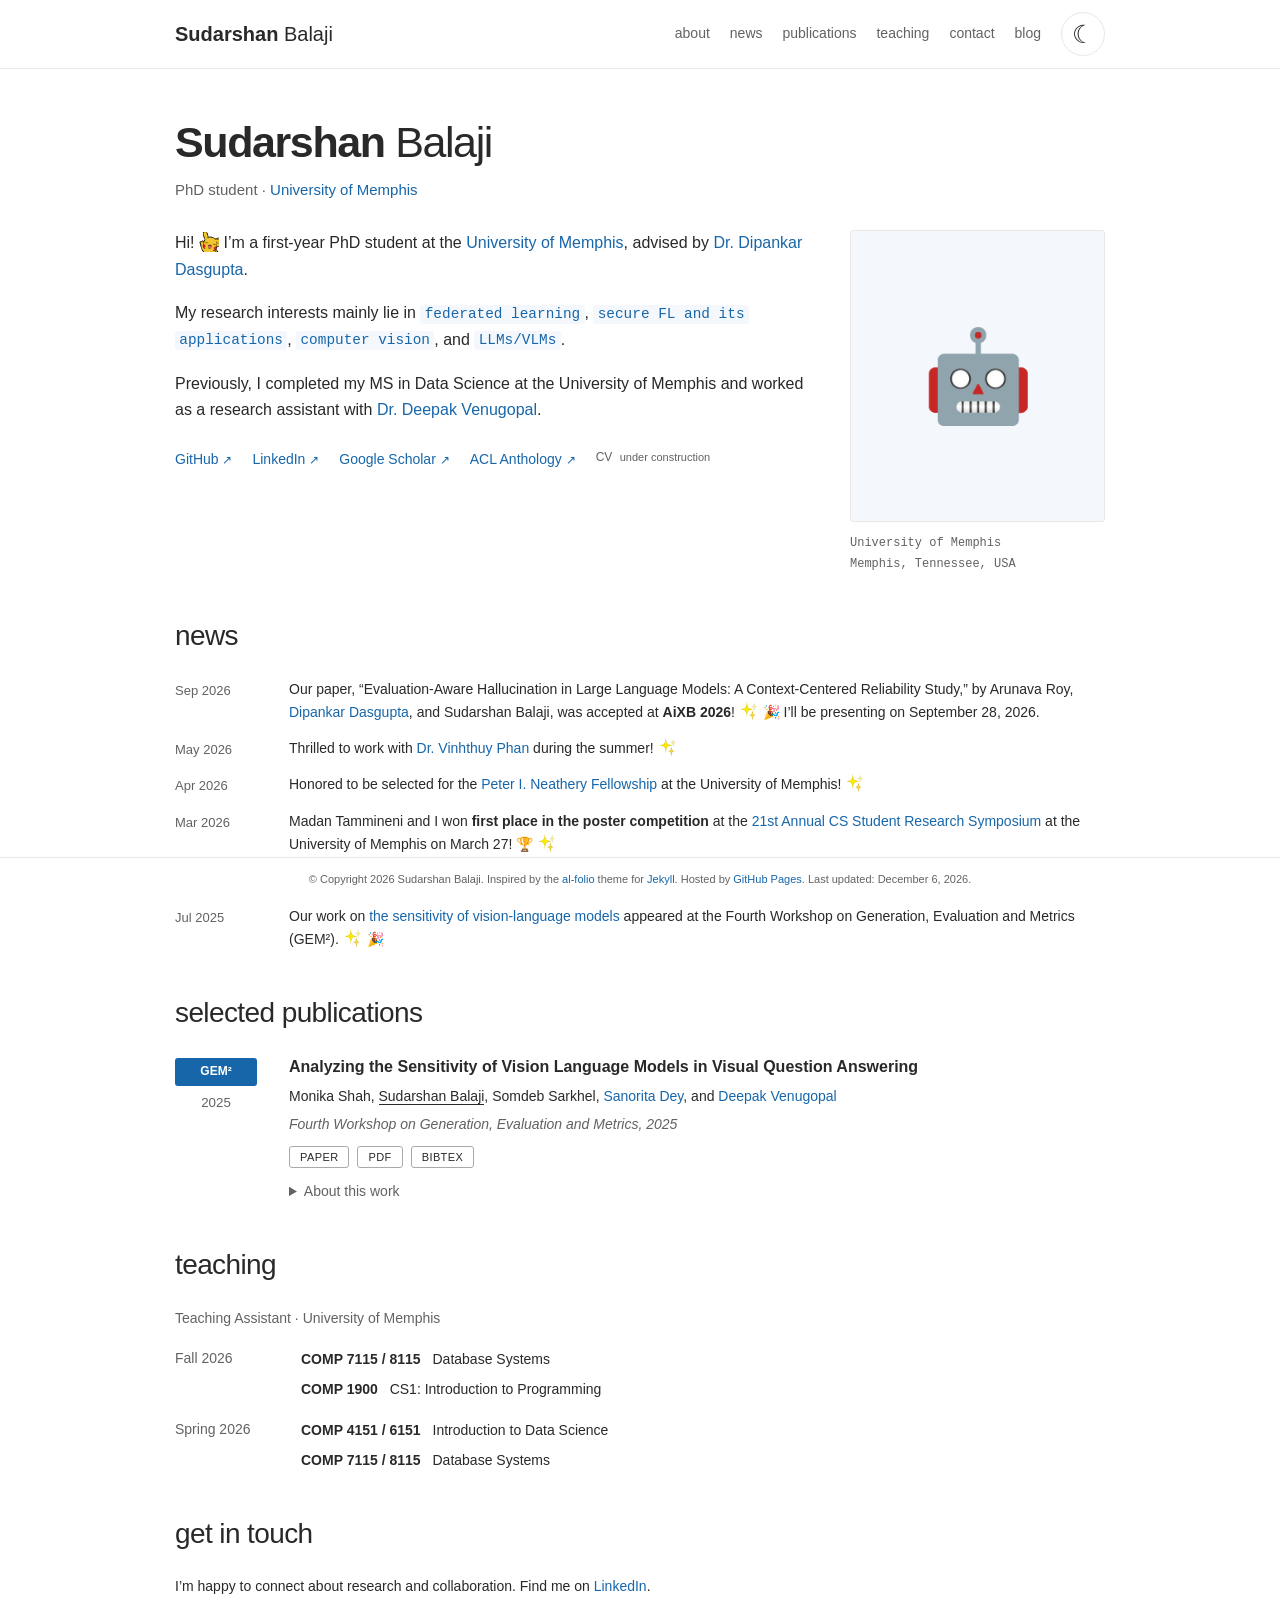
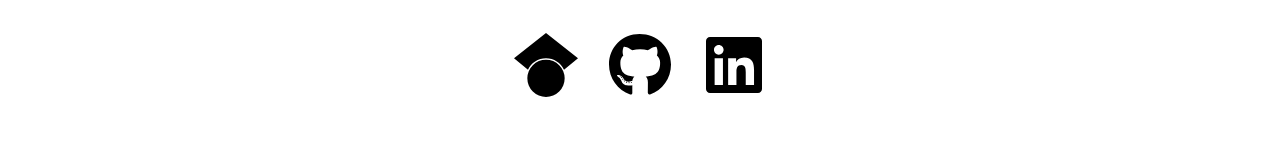
==== commit 458a2ced: "Add Neathery fellowship news and inline research interests" ====
--- a/index.html
+++ b/index.html
@@ -29,7 +29,7 @@
       <div class="intro">
         <div class="biography">
           <p>Hi! <img class="emote emote-animated" src="assets/emotes/pikachu-wave.gif" width="20" height="20" alt="" aria-hidden="true"> I’m a first-year PhD student at the <a href="https://www.memphis.edu/">University of Memphis</a>, advised by <a href="https://www.memphis.edu/cs/people/faculty_pages/dipankar-dasgupta.php">Dr. Dipankar Dasgupta</a>.</p>
-          <p>My research interests include <span class="interest">federated learning</span>, <span class="interest">secure federated learning and its applications</span>, <span class="interest">computer vision</span>, and <span class="interest">large language and vision-language models (LLMs/VLMs)</span>.</p>
+          <p>My research interests mainly lie in <code class="interest">federated learning</code>, <code class="interest">secure FL and its applications</code>, <code class="interest">computer vision</code>, and <code class="interest">LLMs/VLMs</code>.</p>
           <p>Previously, I completed my MS in Data Science at the University of Memphis and worked as a research assistant with <a href="https://www.memphis.edu/cs/people/faculty_pages/deepak-venugopal.php">Dr. Deepak Venugopal</a>.</p>
           <!-- <p>My research has explored how vision-language models respond to changes in the questions we ask them, alongside projects in educational data visualization and clinical NLP.</p> -->
           <div class="social-links" aria-label="Profile links">
@@ -50,6 +50,7 @@
       <h2 id="news-heading">news</h2>
       <div class="news-row"><time class="news-date" datetime="2026-09">Sep 2026</time><p>Our paper, “Evaluation-Aware Hallucination in Large Language Models: A Context-Centered Reliability Study,” by Arunava Roy, <a href="https://www.memphis.edu/cs/people/faculty_pages/dipankar-dasgupta.php">Dipankar Dasgupta</a>, and Sudarshan Balaji, was accepted at <strong>AiXB 2026</strong>! <img class="emote" src="assets/emotes/sparkles.png" width="20" height="20" alt="" aria-hidden="true"> <span aria-hidden="true">🎉</span> I’ll be presenting on <time datetime="2026-09-28">September 28, 2026</time>.</p></div>
       <div class="news-row"><time class="news-date" datetime="2026-05">May 2026</time><p>Thrilled to work with <a href="https://www.memphis.edu/cs/people/faculty_pages/vinhthuy-phan.php">Dr. Vinhthuy Phan</a> during the summer! <img class="emote" src="assets/emotes/sparkles.png" width="20" height="20" alt="" aria-hidden="true"></p></div>
+      <div class="news-row"><time class="news-date" datetime="2026-04">Apr 2026</time><p>Honored to be selected for the <a href="https://www.memphis.edu/cs/financial_aid/peter_neathery.php">Peter I. Neathery Fellowship</a> at the University of Memphis! <img class="emote" src="assets/emotes/sparkles.png" width="20" height="20" alt="" aria-hidden="true"></p></div>
       <div class="news-row"><time class="news-date" datetime="2026-03-27">Mar 2026</time><p>Madan Tammineni and I won <strong>first place in the poster competition</strong> at the <a href="https://www.memphis.edu/cs/news_and_events/news/2026_research_symposium.php">21st Annual CS Student Research Symposium</a> at the University of Memphis on March 27! <span aria-hidden="true">🏆</span> <img class="emote" src="assets/emotes/sparkles.png" width="20" height="20" alt="" aria-hidden="true"></p></div>
       <div class="news-row"><time class="news-date" datetime="2026-01">Jan 2026</time><p>I started my PhD at the University of Memphis! <img class="emote" src="assets/emotes/sparkles.png" width="20" height="20" alt="" aria-hidden="true"> <img class="emote emote-animated" src="assets/emotes/blob-excited.gif" width="20" height="20" alt="" aria-hidden="true"></p></div>
       <div class="news-row"><time class="news-date" datetime="2025-07">Jul 2025</time><p>Our work on <a href="https://aclanthology.org/2025.gem-1.36/">the sensitivity of vision-language models</a> appeared at the Fourth Workshop on Generation, Evaluation and Metrics (GEM²). <img class="emote" src="assets/emotes/sparkles.png" width="20" height="20" alt="" aria-hidden="true"> <span aria-hidden="true">🎉</span></p></div>
--- a/assets/style.css
+++ b/assets/style.css
@@ -22,7 +22,7 @@
 .profile { margin: 0; }
 .profile-placeholder { width: 100%; height: 292px; display: grid; place-items: center; background: var(--panel); border: 1px solid var(--line); border-radius: 3px; font-size: 90px; }
 .profile figcaption { font-family: monospace; font-size: 12px; line-height: 1.7; padding-top: 11px; color: var(--muted); }
-.interest { color: var(--accent); }
+.interest { color: var(--accent); background: var(--panel); font-family: ui-monospace, SFMono-Regular, Consolas, monospace; font-size: .9em; padding: .1em .3em; border-radius: 3px; box-decoration-break: clone; -webkit-box-decoration-break: clone; }
 .social-links { display: flex; gap: 20px; flex-wrap: wrap; font-size: 14px; margin-top: 25px; }
 .social-links span { font-size: 12px; }
 section + section { margin-top: 44px; }
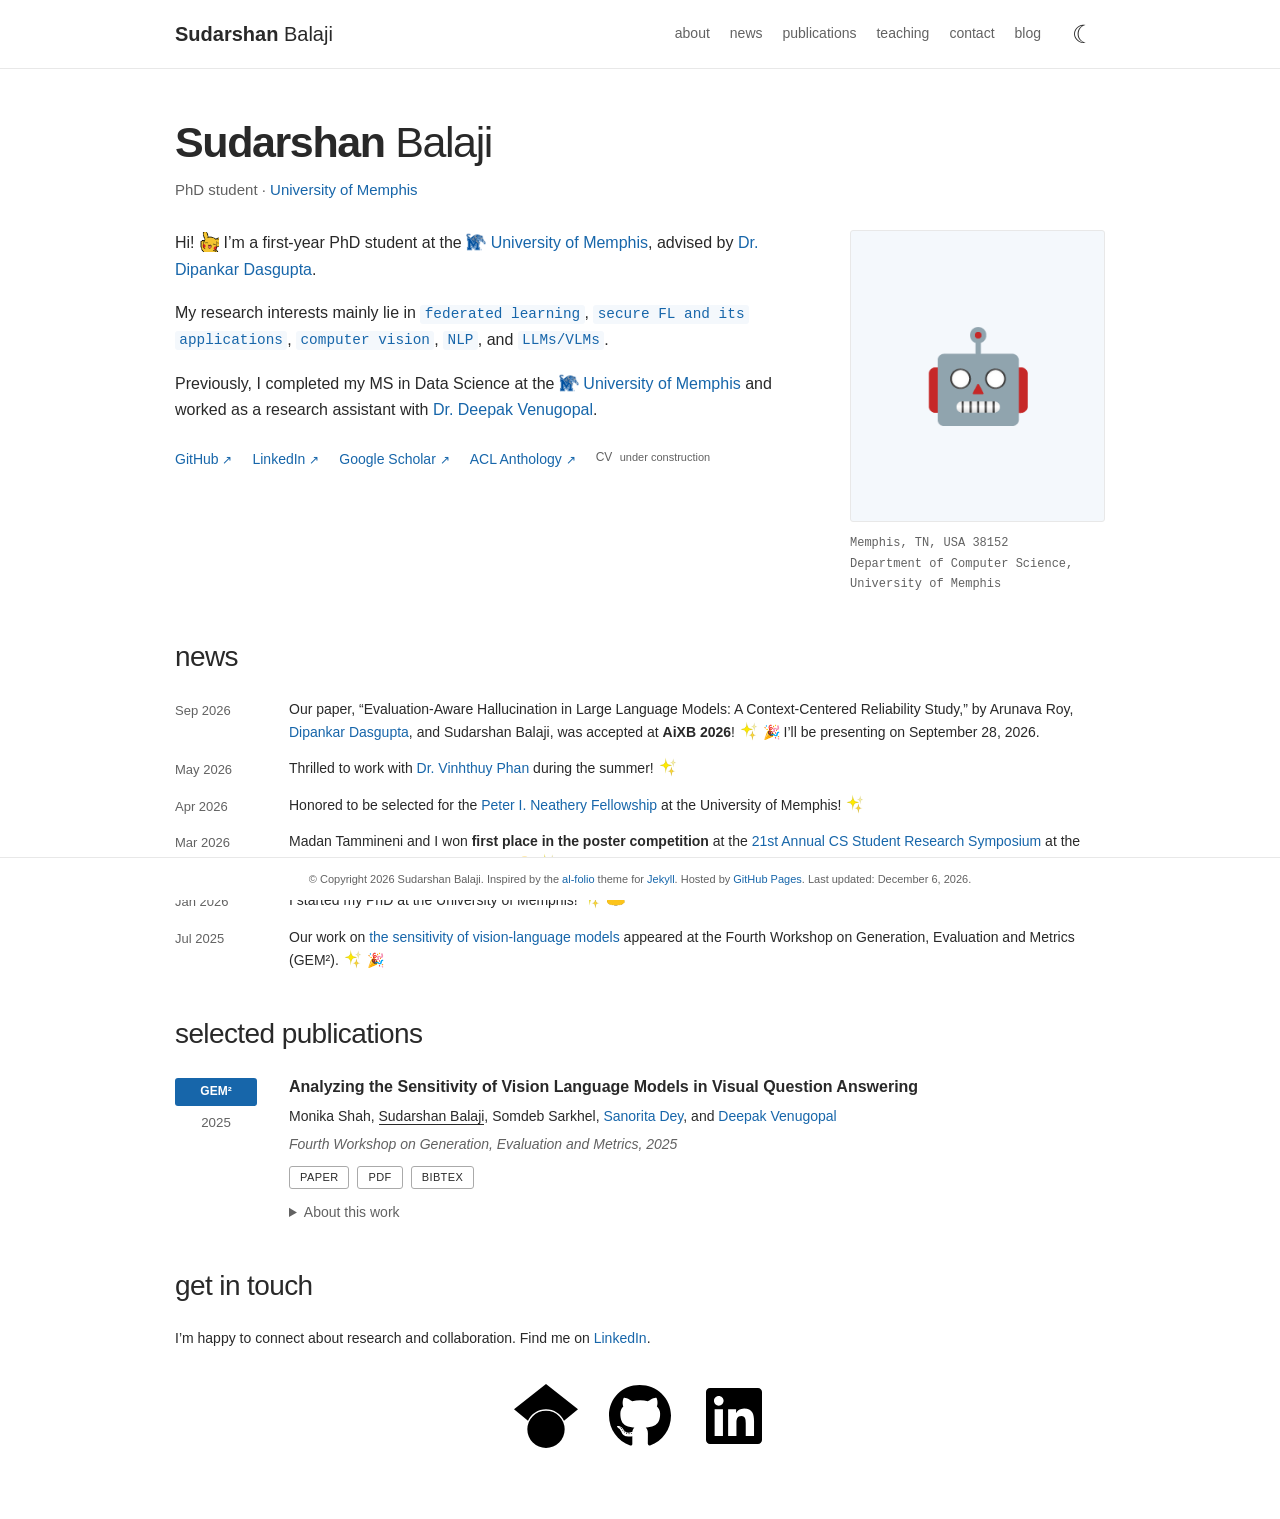
==== commit 9fbd021c: "Move teaching to its own page and add university identity details" ====
--- a/index.html
+++ b/index.html
@@ -19,7 +19,7 @@
   <header class="site-header">
     <nav aria-label="Main navigation" class="container navigation">
       <a class="wordmark" href="#about"><strong>Sudarshan</strong> Balaji</a>
-      <div class="nav-links"><a href="#about">about</a><a href="#news">news</a><a href="publications/">publications</a><a href="#teaching">teaching</a><a href="#contact">contact</a><a href="blog/index.html">blog</a><button class="theme-toggle" data-theme-toggle type="button" aria-label="Dark mode" aria-pressed="false" hidden><span data-theme-icon aria-hidden="true">☾</span></button></div>
+      <div class="nav-links"><a href="#about">about</a><a href="#news">news</a><a href="publications/">publications</a><a href="teaching/index.html">teaching</a><a href="#contact">contact</a><a href="blog/index.html">blog</a><button class="theme-toggle" data-theme-toggle type="button" aria-label="Dark mode" aria-pressed="false" hidden><span data-theme-icon aria-hidden="true">☾</span></button></div>
     </nav>
   </header>
   <main id="main" class="container">
@@ -28,9 +28,9 @@
       <p class="affiliation">PhD student · <a href="https://www.memphis.edu/">University of Memphis</a></p>
       <div class="intro">
         <div class="biography">
-          <p>Hi! <img class="emote emote-animated" src="assets/emotes/pikachu-wave.gif" width="20" height="20" alt="" aria-hidden="true"> I’m a first-year PhD student at the <a href="https://www.memphis.edu/">University of Memphis</a>, advised by <a href="https://www.memphis.edu/cs/people/faculty_pages/dipankar-dasgupta.php">Dr. Dipankar Dasgupta</a>.</p>
-          <p>My research interests mainly lie in <code class="interest">federated learning</code>, <code class="interest">secure FL and its applications</code>, <code class="interest">computer vision</code>, and <code class="interest">LLMs/VLMs</code>.</p>
-          <p>Previously, I completed my MS in Data Science at the University of Memphis and worked as a research assistant with <a href="https://www.memphis.edu/cs/people/faculty_pages/deepak-venugopal.php">Dr. Deepak Venugopal</a>.</p>
+          <p>Hi! <img class="emote emote-animated" src="assets/emotes/pikachu-wave.gif" width="20" height="20" alt="" aria-hidden="true"> I’m a first-year PhD student at the <a href="https://www.memphis.edu/"><img class="university-mark" src="assets/icons/memphis.png" width="20" height="20" alt=""> University of Memphis</a>, advised by <a href="https://www.memphis.edu/cs/people/faculty_pages/dipankar-dasgupta.php">Dr. Dipankar Dasgupta</a>.</p>
+          <p>My research interests mainly lie in <code class="interest">federated learning</code>, <code class="interest">secure FL and its applications</code>, <code class="interest">computer vision</code>, <code class="interest">NLP</code>, and <code class="interest">LLMs/VLMs</code>.</p>
+          <p>Previously, I completed my MS in Data Science at the <a href="https://www.memphis.edu/"><img class="university-mark" src="assets/icons/memphis.png" width="20" height="20" alt=""> University of Memphis</a> and worked as a research assistant with <a href="https://www.memphis.edu/cs/people/faculty_pages/deepak-venugopal.php">Dr. Deepak Venugopal</a>.</p>
           <!-- <p>My research has explored how vision-language models respond to changes in the questions we ask them, alongside projects in educational data visualization and clinical NLP.</p> -->
           <div class="social-links" aria-label="Profile links">
             <a href="https://github.com/Syudu41">GitHub <span aria-hidden="true">↗</span></a>
@@ -42,7 +42,7 @@
         </div>
         <figure class="profile">
           <div class="profile-placeholder" role="img" aria-label="Friendly robot avatar placeholder"><span aria-hidden="true">🤖</span></div>
-          <figcaption>University of Memphis<br>Memphis, Tennessee, USA</figcaption>
+          <figcaption>Memphis, TN, USA 38152<br>Department of Computer Science, University of Memphis</figcaption>
         </figure>
       </div>
     </section>
@@ -68,24 +68,6 @@
         </div>
       </article>
     </section>
-    <section id="teaching" aria-labelledby="teaching-heading">
-      <h2 id="teaching-heading">teaching</h2>
-      <p class="teaching-intro">Teaching Assistant · University of Memphis</p>
-      <div class="teaching-term">
-        <h3>Fall 2026</h3>
-        <ul>
-          <li><span class="course-code">COMP 7115 / 8115</span> Database Systems</li>
-          <li><span class="course-code">COMP 1900</span> CS1: Introduction to Programming</li>
-        </ul>
-      </div>
-      <div class="teaching-term">
-        <h3>Spring 2026</h3>
-        <ul>
-          <li><span class="course-code">COMP 4151 / 6151</span> Introduction to Data Science</li>
-          <li><span class="course-code">COMP 7115 / 8115</span> Database Systems</li>
-        </ul>
-      </div>
-    </section>
     <section id="contact" aria-labelledby="contact-heading">
       <h2 id="contact-heading">get in touch</h2>
       <p>I’m happy to connect about research and collaboration. Find me on <a href="https://www.linkedin.com/in/sudarshan-balaji/">LinkedIn</a>.</p>
--- a/assets/style.css
+++ b/assets/style.css
@@ -68,7 +68,7 @@
 
 .teaching-intro { color: var(--muted); font-size: 14px; }
 .teaching-term { display: grid; grid-template-columns: 110px minmax(0, 1fr); gap: 16px; margin-top: 18px; }
-.teaching-term h3 { font-size: 14px; font-weight: 400; color: var(--muted); }
+.teaching-term h2 { font-size: 14px; font-weight: 400; color: var(--muted); }
 .teaching-term ul { list-style: none; margin: 0; padding: 0; font-size: 14px; }
 .teaching-term li + li { margin-top: 7px; }
 .course-code { font-weight: 600; margin-right: 8px; }
@@ -87,7 +87,10 @@
   :root:not([data-theme]) { color-scheme: dark; --ink: #e4e9ef; --muted: #adb9c6; --accent: #7abbf4; --line: #344150; --surface: #141a22; --panel: #1c2734; --on-accent: #102030; --icon-filter: invert(1); }
 }
 .contact-icons img { filter: var(--icon-filter); }
-.theme-toggle { display: inline-flex; align-items: center; justify-content: center; width: 44px; height: 44px; padding: 0; border: 1px solid var(--line); border-radius: 50%; background: var(--surface); color: var(--ink); cursor: pointer; flex-shrink: 0; }
+.theme-toggle { display: inline-flex; align-items: center; justify-content: center; width: 44px; height: 44px; padding: 0; border: 0; border-radius: 0; background: transparent; color: var(--ink); cursor: pointer; flex-shrink: 0; }
 .theme-toggle[hidden] { display: none; }
-.theme-toggle:hover { color: var(--accent); background: var(--panel); }
+.theme-toggle:hover { color: var(--accent); }
 .theme-toggle span { font-size: 25px; line-height: 1; }
+
+.university-mark { display: inline-block; width: 20px; height: 20px; object-fit: contain; vertical-align: -4px; }
+#teaching > h1 { margin-bottom: 18px; }
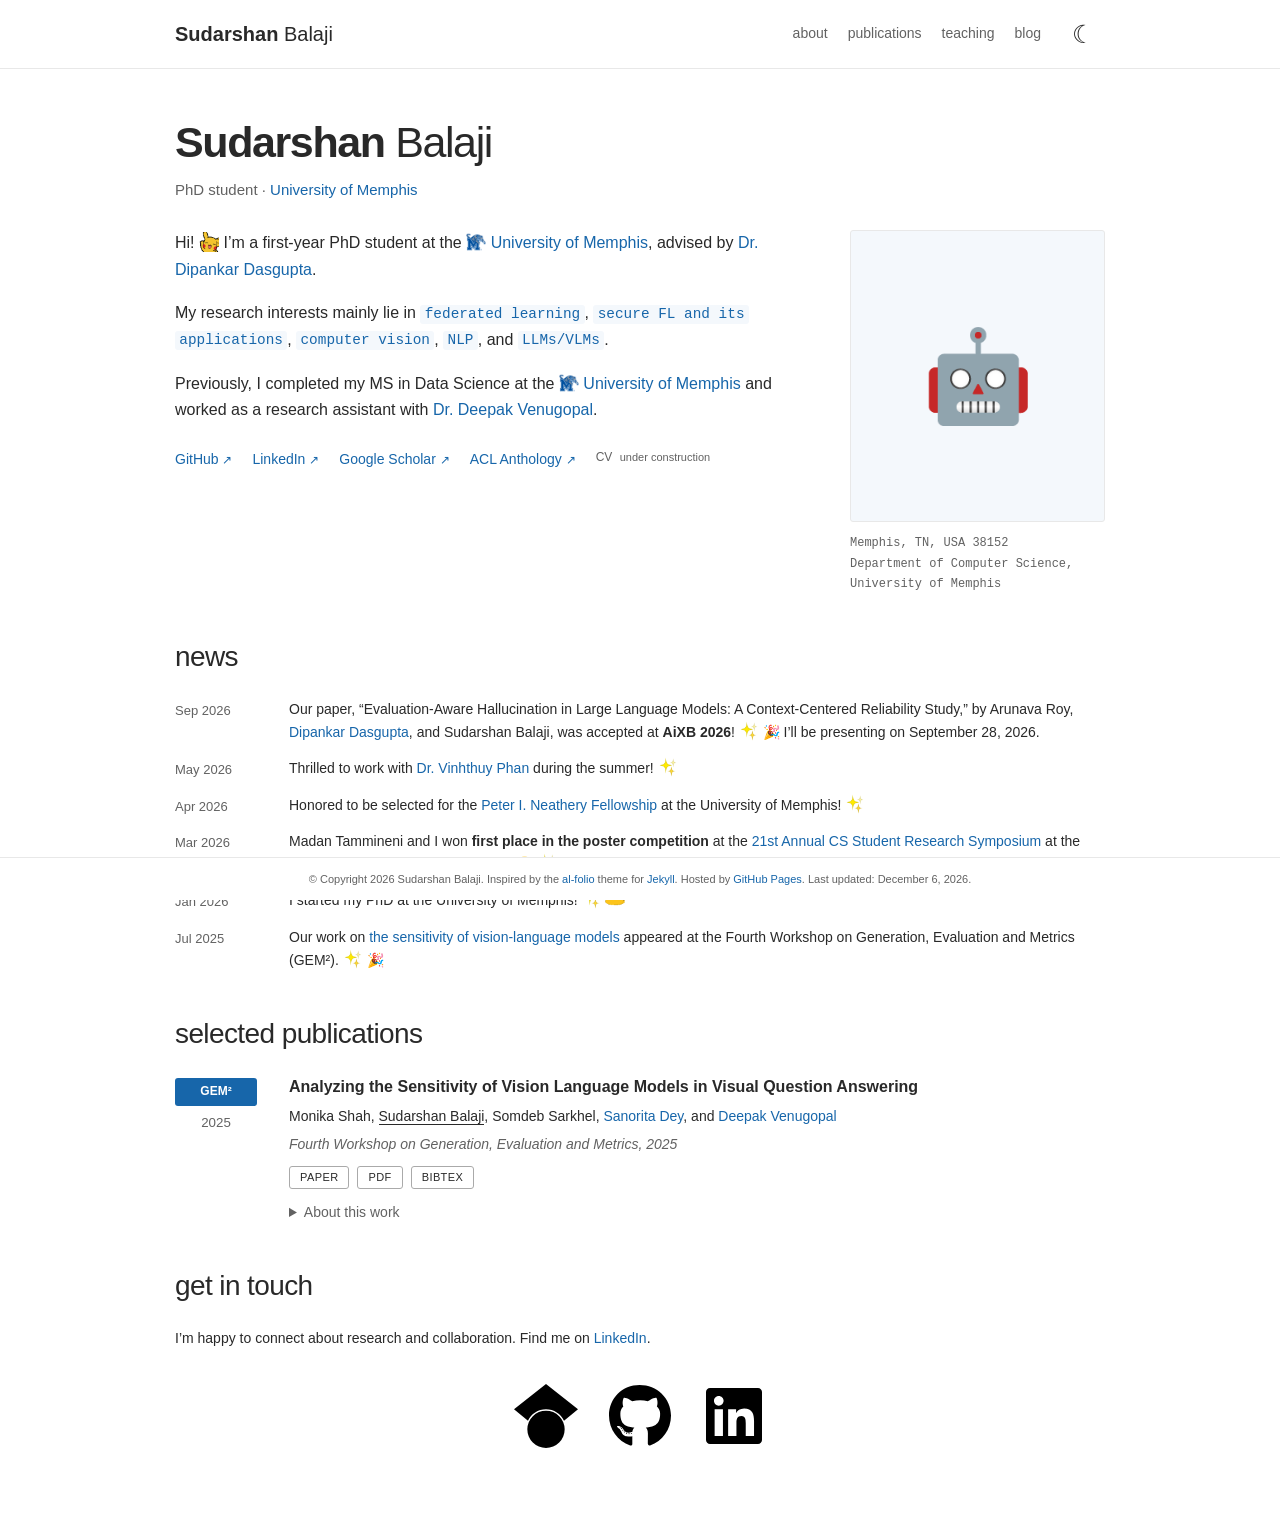
==== commit 32f0b202: "Pin header and simplify site navigation" ====
--- a/index.html
+++ b/index.html
@@ -19,7 +19,7 @@
   <header class="site-header">
     <nav aria-label="Main navigation" class="container navigation">
       <a class="wordmark" href="#about"><strong>Sudarshan</strong> Balaji</a>
-      <div class="nav-links"><a href="#about">about</a><a href="#news">news</a><a href="publications/">publications</a><a href="teaching/index.html">teaching</a><a href="#contact">contact</a><a href="blog/index.html">blog</a><button class="theme-toggle" data-theme-toggle type="button" aria-label="Dark mode" aria-pressed="false" hidden><span data-theme-icon aria-hidden="true">☾</span></button></div>
+      <div class="nav-links"><a href="#about">about</a><a href="publications/">publications</a><a href="teaching/index.html">teaching</a><a href="blog/index.html">blog</a><button class="theme-toggle" data-theme-toggle type="button" aria-label="Dark mode" aria-pressed="false" hidden><span data-theme-icon aria-hidden="true">☾</span></button></div>
     </nav>
   </header>
   <main id="main" class="container">
--- a/assets/style.css
+++ b/assets/style.css
@@ -1,12 +1,12 @@
 :root { color-scheme: light; --ink: #292929; --muted: #626262; --accent: #1766aa; --line: #e8e8e8; --surface: #ffffff; --panel: #f4f8fc; --on-accent: #ffffff; --icon-filter: none; }
 * { box-sizing: border-box; }
-html { scroll-behavior: smooth; scroll-padding-top: 90px; }
+html { scroll-behavior: smooth; scroll-padding-top: calc(var(--header-height, 140px) + 16px); }
 body { margin: 0; background: var(--surface); color: var(--ink); font-family: Arial, Helvetica, sans-serif; font-size: 16px; line-height: 1.65; -webkit-font-smoothing: antialiased; }
 a { color: var(--accent); text-decoration: none; text-underline-offset: 3px; }
 a:hover { text-decoration: underline; }
 a:focus-visible, summary:focus-visible, button:focus-visible { outline: 2px solid var(--accent); outline-offset: 5px; }
 .container { width: min(930px, calc(100% - 48px)); margin-inline: auto; }
-.site-header { border-bottom: 1px solid var(--line); background: var(--surface); }
+.site-header { position: sticky; top: 0; z-index: 20; border-bottom: 1px solid var(--line); background: var(--surface); }
 .navigation { min-height: 68px; display: flex; align-items: center; justify-content: space-between; gap: 25px; }
 .wordmark { color: var(--ink); font-size: 20px; font-weight: 300; white-space: nowrap; }
 .wordmark strong { font-weight: 600; }
@@ -51,7 +51,7 @@
 html { scroll-padding-bottom: calc(var(--footer-height, 140px) + 24px); }
 .skip-link { position: absolute; top: -100px; left: 15px; background: var(--surface); padding: 8px; z-index: 5; }
 .skip-link:focus { top: 10px; }
-@media (max-width: 650px) { .container { width: calc(100% - 36px); } .navigation { flex-direction: column; align-items: flex-start; gap: 10px; padding-block: 16px; } .nav-links { gap: 21px; } main { padding-top: 32px; } .intro { grid-template-columns: 1fr; gap: 25px; } .profile { grid-row: 1; display: flex; gap: 18px; align-items: center; } .profile-placeholder { width: 125px; height: 145px; flex-shrink: 0; font-size: 60px; } .profile figcaption { padding: 0; } .social-links { gap: 17px; } .news-row, .publication { grid-template-columns: 65px 1fr; gap: 14px; } .venue span, .venue small { width: 62px; } section + section { margin-top: 35px; } h2 { font-size: 26px; } }
+@media (max-width: 650px) { .container { width: calc(100% - 36px); } .navigation { flex-direction: column; align-items: flex-start; gap: 10px; padding-block: 16px; } .nav-links { gap: 12px; } main { padding-top: 32px; } .intro { grid-template-columns: 1fr; gap: 25px; } .profile { grid-row: 1; display: flex; gap: 18px; align-items: center; } .profile-placeholder { width: 125px; height: 145px; flex-shrink: 0; font-size: 60px; } .profile figcaption { padding: 0; } .social-links { gap: 17px; } .news-row, .publication { grid-template-columns: 65px 1fr; gap: 14px; } .venue span, .venue small { width: 62px; } section + section { margin-top: 35px; } h2 { font-size: 26px; } }
 @media (prefers-reduced-motion: reduce) { html { scroll-behavior: auto; } }
 
 .cv-status { color: var(--muted); } .cv-status small { font-size: 11px; margin-left: 4px; }
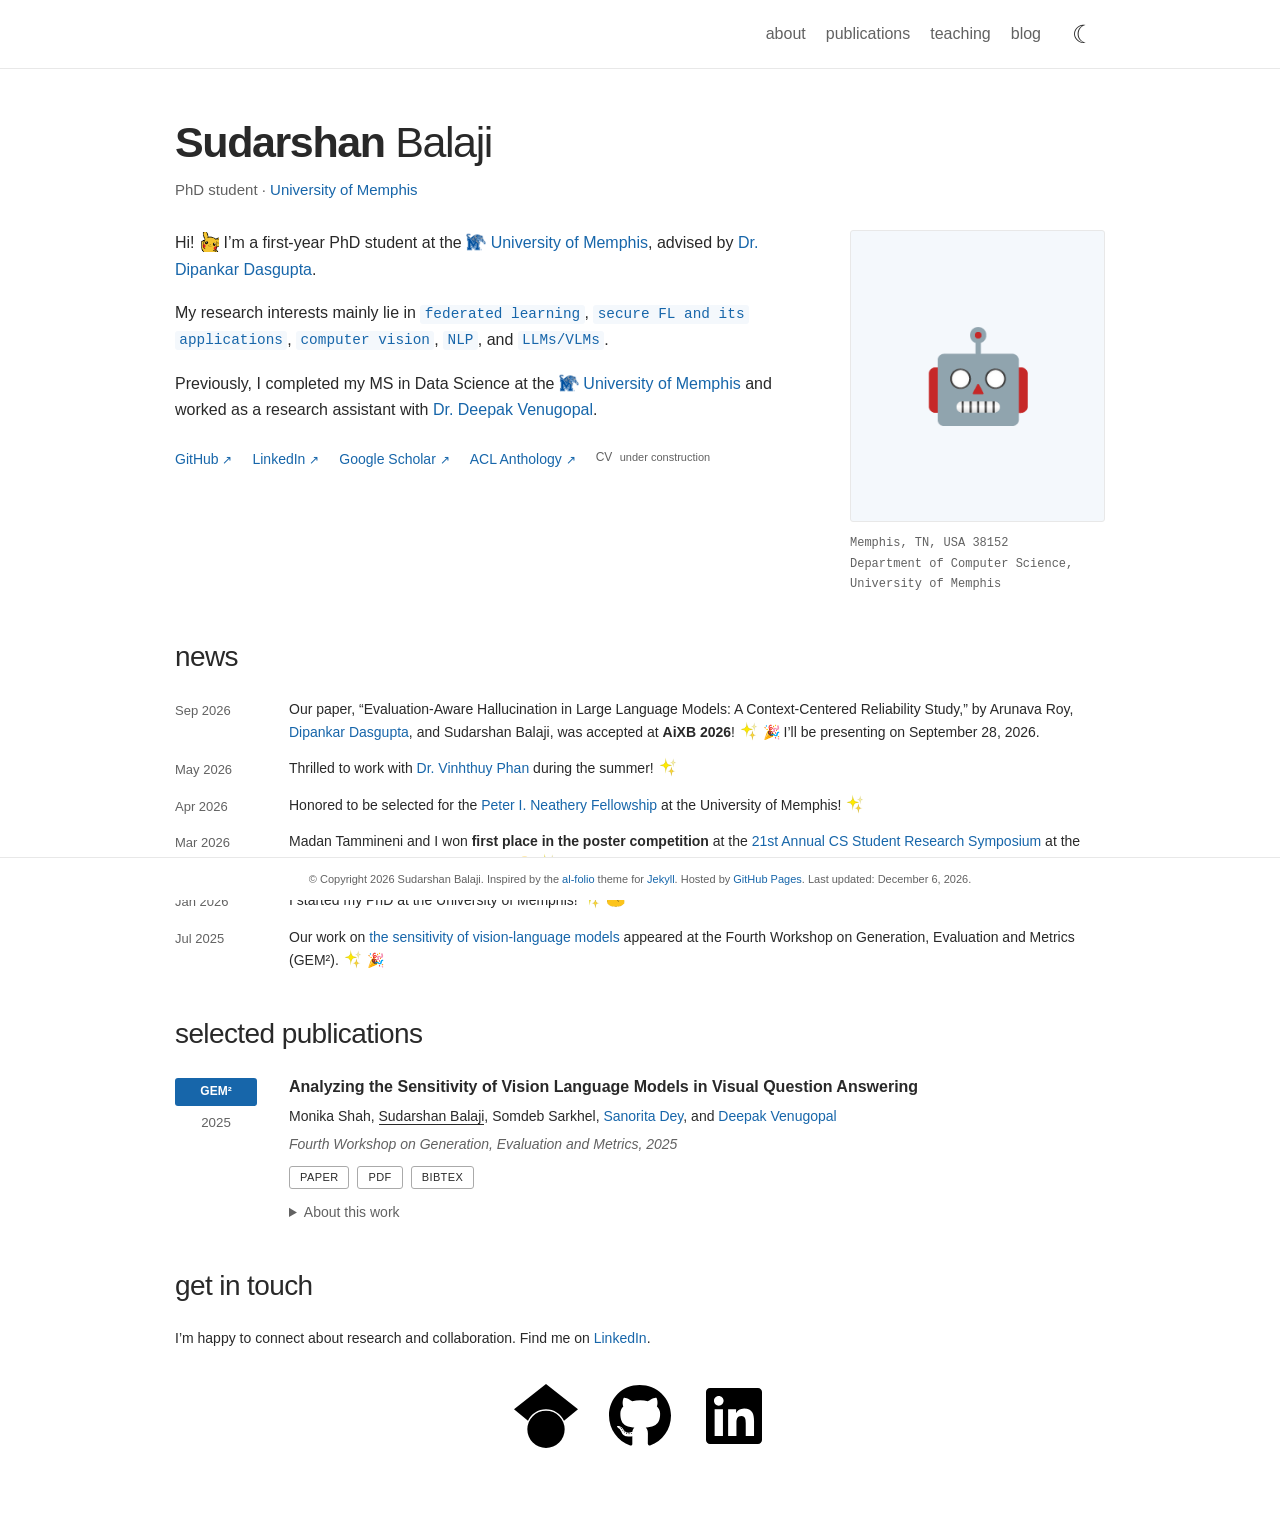
==== commit 06d760a9: "Remove header name and enlarge navigation text" ====
--- a/index.html
+++ b/index.html
@@ -18,7 +18,6 @@
   <a class="skip-link" href="#main">Skip to content</a>
   <header class="site-header">
     <nav aria-label="Main navigation" class="container navigation">
-      <a class="wordmark" href="#about"><strong>Sudarshan</strong> Balaji</a>
       <div class="nav-links"><a href="#about">about</a><a href="publications/">publications</a><a href="teaching/index.html">teaching</a><a href="blog/index.html">blog</a><button class="theme-toggle" data-theme-toggle type="button" aria-label="Dark mode" aria-pressed="false" hidden><span data-theme-icon aria-hidden="true">☾</span></button></div>
     </nav>
   </header>
--- a/assets/style.css
+++ b/assets/style.css
@@ -7,10 +7,8 @@
 a:focus-visible, summary:focus-visible, button:focus-visible { outline: 2px solid var(--accent); outline-offset: 5px; }
 .container { width: min(930px, calc(100% - 48px)); margin-inline: auto; }
 .site-header { position: sticky; top: 0; z-index: 20; border-bottom: 1px solid var(--line); background: var(--surface); }
-.navigation { min-height: 68px; display: flex; align-items: center; justify-content: space-between; gap: 25px; }
-.wordmark { color: var(--ink); font-size: 20px; font-weight: 300; white-space: nowrap; }
-.wordmark strong { font-weight: 600; }
-.nav-links { display: flex; flex-wrap: wrap; gap: 20px; align-items: center; font-size: 14px; }
+.navigation { min-height: 68px; display: flex; align-items: center; justify-content: flex-end; gap: 25px; }
+.nav-links { display: flex; flex-wrap: wrap; gap: 20px; align-items: center; font-size: 16px; }
 .nav-links a { color: var(--muted); }
 .nav-links a:hover { color: var(--accent); }
 main { padding-top: 48px; }
